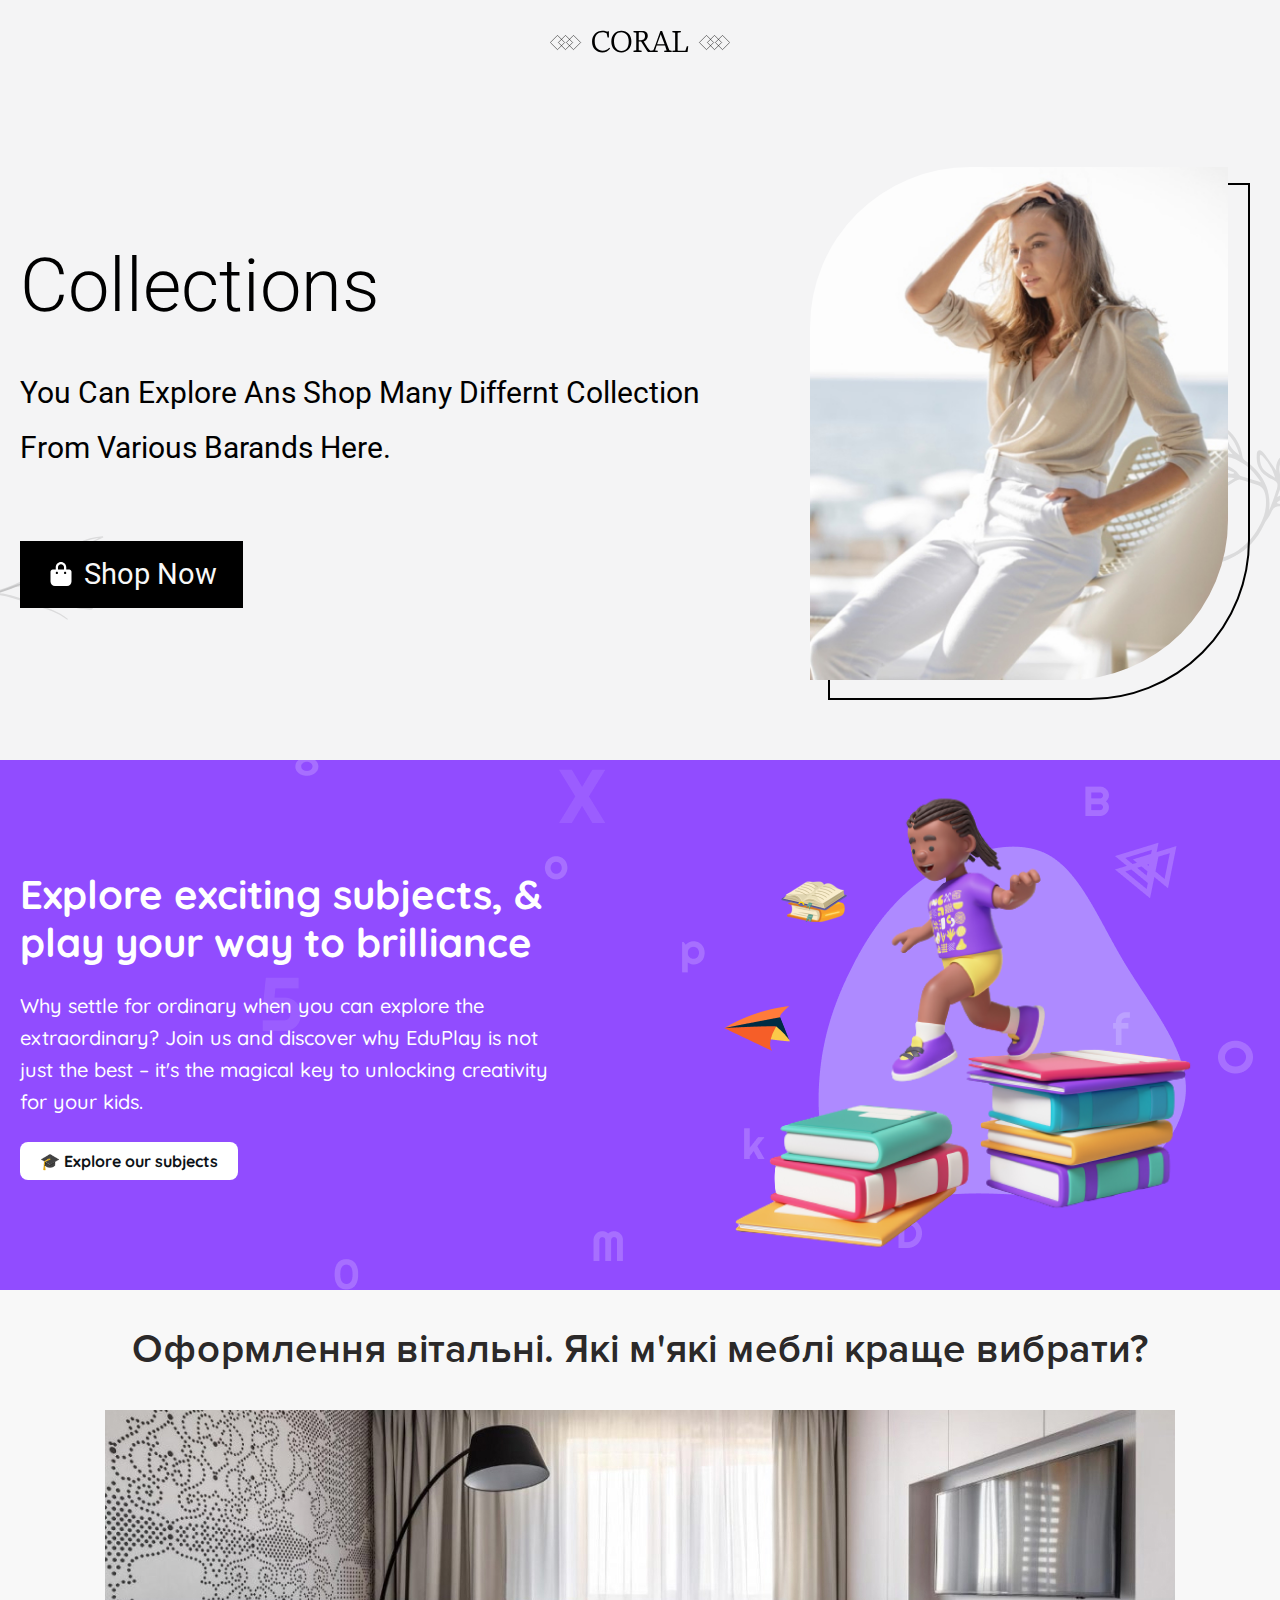
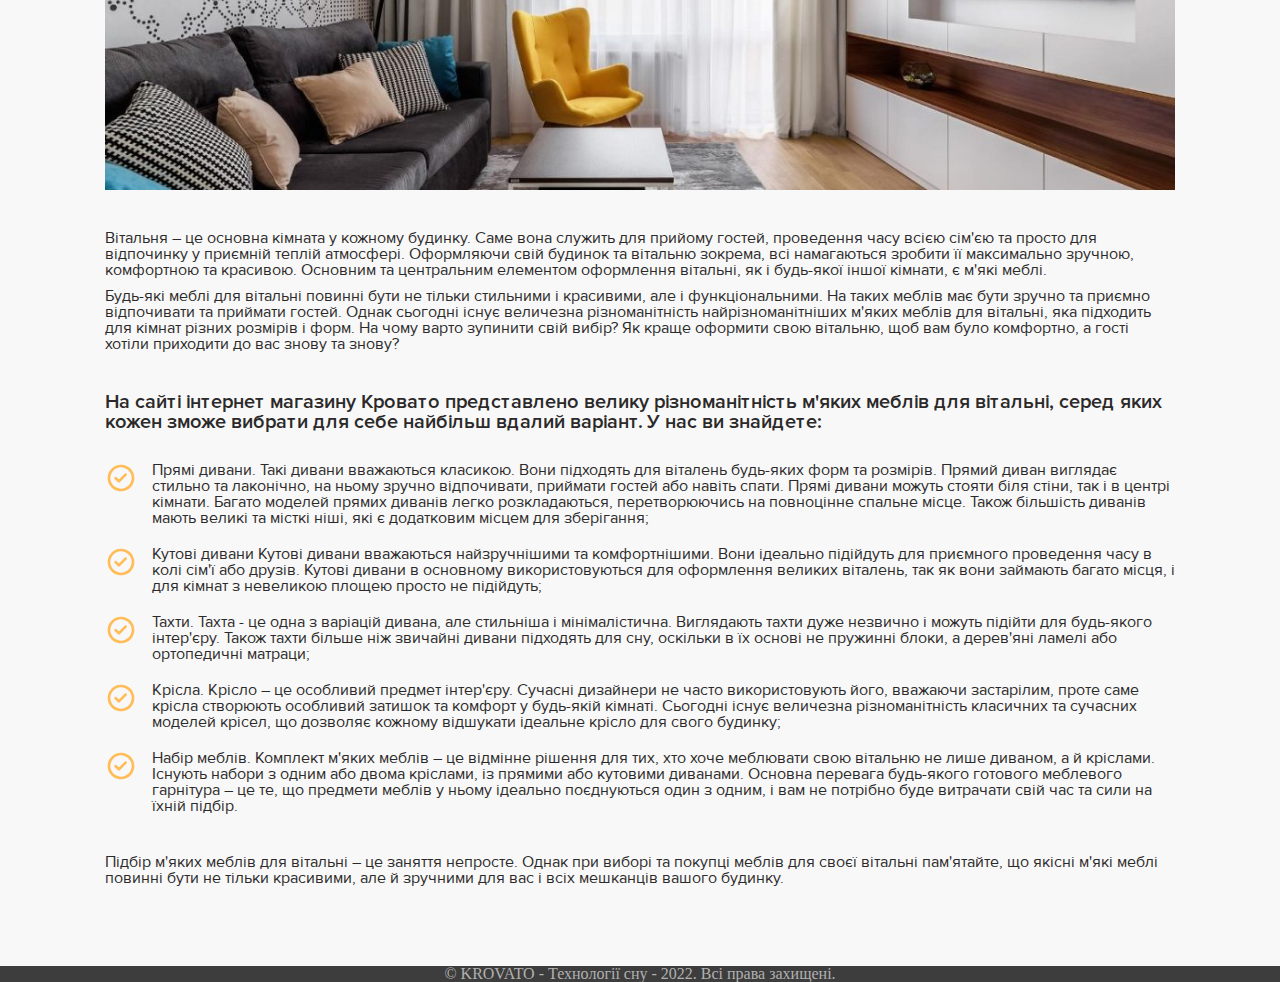
==== lesson_6/index.html @ ac7dfb03 "Add files via upload" ====
<!DOCTYPE html>
<html lang="uk">

<head>
	<meta charset="UTF-8">
	<meta name="viewport" content="width=device-width, initial-scale=1.0">
	<link rel="stylesheet" href="css/style.css">
	<title>Lesson_6 </title>
</head>



<body>
	<header>
		<div class="header">
			<div class="logo">
				<img src="img/logo_header.svg" alt="logo">
			</div>
		</div>
	</header>

	<main>
		<div class="home_work_1">
			<div class="container">
				<div class="container_text">
					<div class="title">
						<h1>
							Collections
						</h1>
					</div>
					<div class="title_1">
						<h2>
							you can explore ans shop many differnt collection
							from various barands here.
						</h2>
					</div>
					<div class="button">
						<div class="link">
							<a href="#"> shop now </a>
						</div>
					</div>
				</div>
				<div class="container_img">
					<div class="img_1">
						<img src="img/girl.jpg" alt="girl">
					</div>
				</div>
			</div>
		</div>
		</div>
		<div class="home_work_2">
			<div class="container">
				<div class="container_text">
					<div class="title_1">
						<h2>
							Explore exciting subjects, & play your way to brilliance
						</h2>
					</div>
					<div class="text">
						<p>
							Why settle for ordinary when you can explore the extraordinary? Join us and discover why EduPlay is not just the best – it's the magical key to unlocking
							creativity for your kids.
						</p>
					</div>
					<div class="button">
						<h3>
							🎓 Explore our subjects
						</h3>
					</div>
				</div>
				<div class="container_img">
					<div class="img">
						<img src="img/kid_on_books.png" alt="Kid on kid_on_books">
					</div>
				</div>
			</div>
		</div>
		<div class="home_work_3">
			<div class="container">
				<div class="description">
					<div class="title_3">
						<h1>
							Оформлення вітальні. Які м'які меблі краще вибрати?
						</h1>
					</div>
					<div class="img_3">
						<img src="img/img_1.jpg" alt="flat">
					</div>
					<div class="text_block_desc_1">
						<p>
							Вітальня – це основна кімната у кожному будинку. Саме вона служить для прийому гостей, проведення часу всією сім'єю та просто для відпочинку у приємній
							теплій
							атмосфері. Оформляючи свій будинок та вітальню зокрема, всі намагаються зробити її максимально зручною, комфортною та красивою. Основним та центральним
							елементом
							оформлення вітальні, як і будь-якої іншої кімнати, є м'які меблі.

						</p>
						<p>

							Будь-які меблі для вітальні повинні бути не тільки стильними і красивими, але і функціональними. На таких меблів має бути зручно та приємно відпочивати та
							приймати гостей. Однак сьогодні існує величезна різноманітність найрізноманітніших м'яких меблів для вітальні, яка підходить для кімнат різних розмірів і
							форм.
							На
							чому варто зупинити свій вибір? Як краще оформити свою вітальню, щоб вам було комфортно, а гості хотіли приходити до вас знову та знову?
						</p>
					</div>
				</div>
				<div class="assortment">
					<div class="title_3_1">
						<h2>
							На сайті інтернет магазину Кровато представлено велику різноманітність м'яких меблів для вітальні, серед яких кожен зможе вибрати для себе найбільш вдалий
							варіант. У нас ви знайдете:
						</h2>
					</div>
					<div class="list">
						<ul>
							<li>
								Прямі дивани. Такі дивани вважаються класикою. Вони підходять для віталень будь-яких форм та розмірів. Прямий диван виглядає стильно та лаконічно, на
								ньому зручно відпочивати, приймати гостей або навіть спати. Прямі дивани можуть стояти біля стіни, так і в центрі кімнати. Багато моделей прямих диванів
								легко розкладаються, перетворюючись на повноцінне спальне місце. Також більшість диванів мають великі та місткі ніші, які є додатковим місцем для
								зберігання;
							</li>
							<li>
								Кутові дивани Кутові дивани вважаються найзручнішими та комфортнішими. Вони ідеально підійдуть для приємного проведення часу в колі сім'ї або друзів.
								Кутові дивани в основному використовуються для оформлення великих віталень, так як вони займають багато місця, і для кімнат з невеликою площею просто не
								підійдуть;
							</li>
							<li>
								Тахти. Тахта - це одна з варіацій дивана, але стильніша і мінімалістична. Виглядають тахти дуже незвично і можуть підійти для будь-якого інтер'єру. Також
								тахти більше ніж звичайні дивани підходять для сну, оскільки в їх основі не пружинні блоки, а дерев'яні ламелі або ортопедичні матраци;
							</li>
							<li>
								Крісла. Крісло – це особливий предмет інтер'єру. Сучасні дизайнери не часто використовують його, вважаючи застарілим, проте саме крісла створюють
								особливий затишок та комфорт у будь-якій кімнаті. Сьогодні існує величезна різноманітність класичних та сучасних моделей крісел, що дозволяє кожному
								відшукати ідеальне крісло для свого будинку;
							</li>
							<li>
								Набір меблів. Комплект м'яких меблів – це відмінне рішення для тих, хто хоче меблювати свою вітальню не лише диваном, а й кріслами. Існують набори з
								одним або двома кріслами, із прямими або кутовими диванами. Основна перевага будь-якого готового меблевого гарнітура – це те, що предмети меблів у ньому
								ідеально поєднуються один з одним, і вам не потрібно буде витрачати свій час та сили на їхній підбір.
							</li>
						</ul>
					</div>
					<div class="text_block_desc_2">
						<p>
							Підбір м'яких меблів для вітальні – це заняття непросте. Однак при виборі та покупці меблів для своєї вітальні пам'ятайте, що якісні м'які меблі повинні
							бути не тільки красивими, але й зручними для вас і всіх мешканців вашого будинку.
						</p>
					</div>
				</div>
			</div>
		</div>

	</main>


	<footer class="footer">
		<div class="rules">
			<p>
				© KROVATO - Технології сну - 2022. Всі права захищені.
			</p>
		</div>
	</footer>
</body>

</html>
---- lesson_6/css/style.css ----
@import url("fonts.css");
@import url("reset.css");

.logo {
	background-color: rgba(30, 40, 50, 0.05);
	text-align: center;
	padding: 25px 0;
}

main {
	font-size: 16px;
	font-weight: 400;
}

.home_work_1 {
	font-family: "Roboto",sans-serif;
	text-transform: capitalize;
	padding: 81px 0 60px;
	background: url('../img/fon_1.svg') left 0 bottom 108px / 147px 123px no-repeat, url("../img/fon_2.svg") right 0 bottom 156px / 300px 324px no-repeat, rgba(30, 40, 50, 0.05);
}

.home_work_1 .container {
	max-width: 1320px;
	margin: 0 auto;
	padding: 0 20px;
	box-sizing: content-box;
}

.home_work_1 .container_text {
	display: inline-block;
	max-width: 686px;
	vertical-align: middle;
	margin-right: 98px;
}

.home_work_1 .container_img {
	padding-top: 18px;
	padding-left: 20px;
	display: inline-block;
	max-width: 442px;
	width: 100%;
	vertical-align: middle;
}


.home_work_1 .img_1 {
	background-color: transparent;
	aspect-ratio: 442/542;
	border: 2px solid #000000;
	border-radius: 160px 0 160px 0;
}

.home_work_1 .img_1 img {
	width: 100%;
	height: 100%;
	margin: -18px 0 0 -20px;
	border-radius: 160px 0 160px 0;
}

.home_work_1 .title {
	font-size: 74px;
	font-weight: 300;
	margin-bottom: 52px;
	line-height: 55px;
}

.home_work_1 .title_1 {
	font-size: 30px;
	font-weight: 400;
	line-height: 55px;
	margin-bottom: 66px;
}

.home_work_1 .button {
	color: #F8F8F8;
	font-size: 29px;
	font-weight: 400;
	display: inline-block;
	background-image: url(../img/shop.svg);
	background-position: 26px center;
	background-repeat: no-repeat;
	background-color: #000000;
	padding: 19px 26px 19px 64px;
}




.home_work_2 {
	font-family: "Quicksand", sans-serif;
	color: #FFFFFF;
	font-size: 20px;
	font-weight: 500;
	background: url('../img/alphabet_patterns.png') center / cover no-repeat, rgba(145, 76, 255, 1);
}

.home_work_2 .container {
	max-width: 1320px;
	margin: 0 auto;
	padding: 0 20px;
}

.home_work_2 .container_text {
	display: inline-block;
	vertical-align: middle;
	max-width: 547px;
	margin-right: 133px;
}

.home_work_2 .title_1 {
	font-size: 40px;
	font-weight: 700;
	margin-bottom: 24px;
	line-height: 48px;
}

.home_work_2 .text {
	margin-bottom: 24px;
	line-height: 32px;
}

.home_work_2 .button {
	color: #0D1216;
	font-size: 16px;
	font-weight: 700;
	background-color: #FFFFFF;
	border-radius: 8px;
	display: inline-block;
	padding: 11px 20px;
}

.home_work_2 .container_img {
	display: inline-block;
	vertical-align: middle;
	max-width: 600px;
}

.home_work_2 .img {
}

.home_work_2 img {
	aspect-ratio: 547/530;
	width: 100%;
	height: 100%;
}




.home_work_3 {
	background-color: #F8F8F8;
	color: #2B2929;
	padding: 40px 0;
	font-family: "Proxima Nova",sans-serif;
}

.home_work_3 .container {
	max-width: 1070px;
	margin: 0 auto;
	padding: 0 20px;
	box-sizing: content-box;
}

.home_work_3 .title_3 {
	text-align: center;
	font-size: 40px;
	font-weight: 600;
}

.home_work_3 .img_3 img {
	width: 100%;
}

.home_work_3 .text_block_desc_1>* {
	margin-bottom: 10px;
}

.home_work_3 .container>*,
.description>*,
.assortment>* {
	margin-bottom: 40px;
}

.home_work_3 .title_3_1 {
	margin-bottom: 30px;
	font-size: 20px;
	font-weight: 600;
}

.list li {
	margin-bottom: 20px;
	padding-left: 47px;
	background-image: url(../img/mark_2.svg);
	background-size: 32px;
	background-repeat: no-repeat;
	min-height: 32px;
}



.footer {
	color: #B1B1B1;
	text-align: center;
	background-color: #3D3D3D;
}
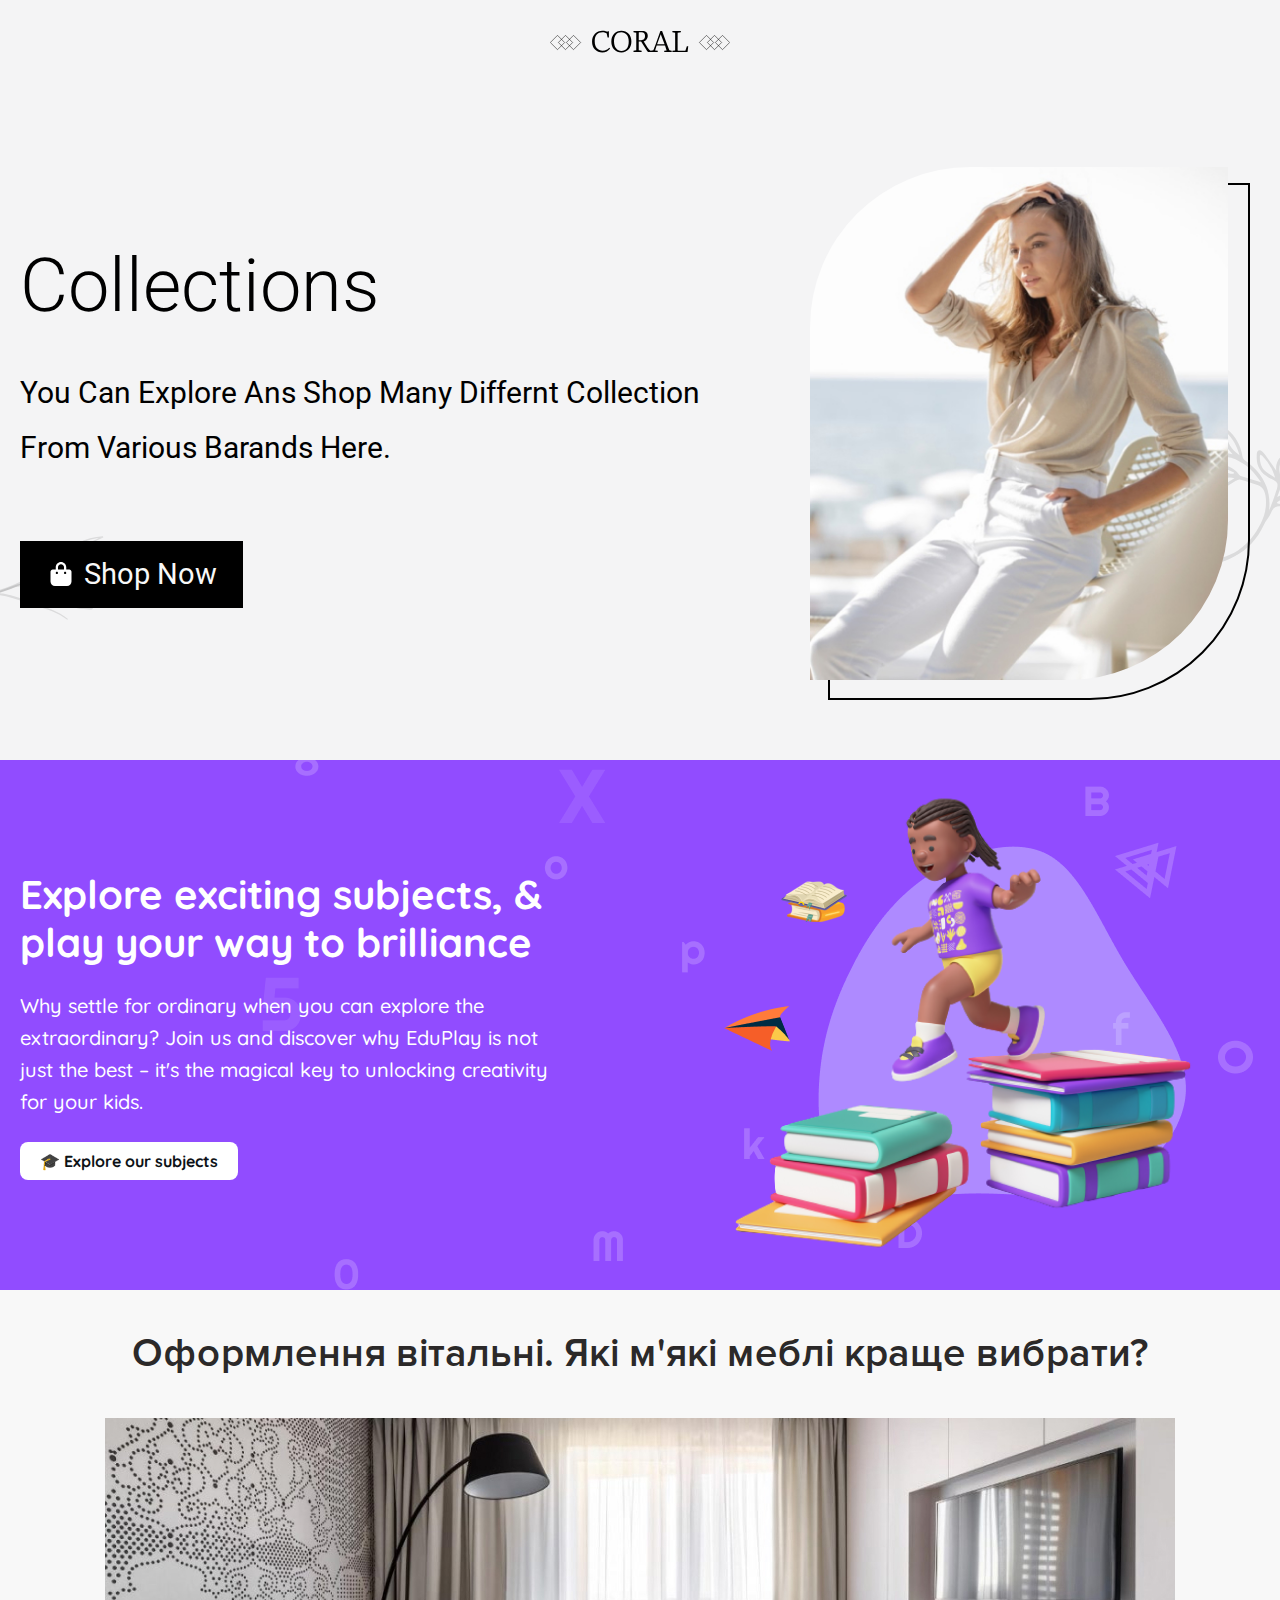
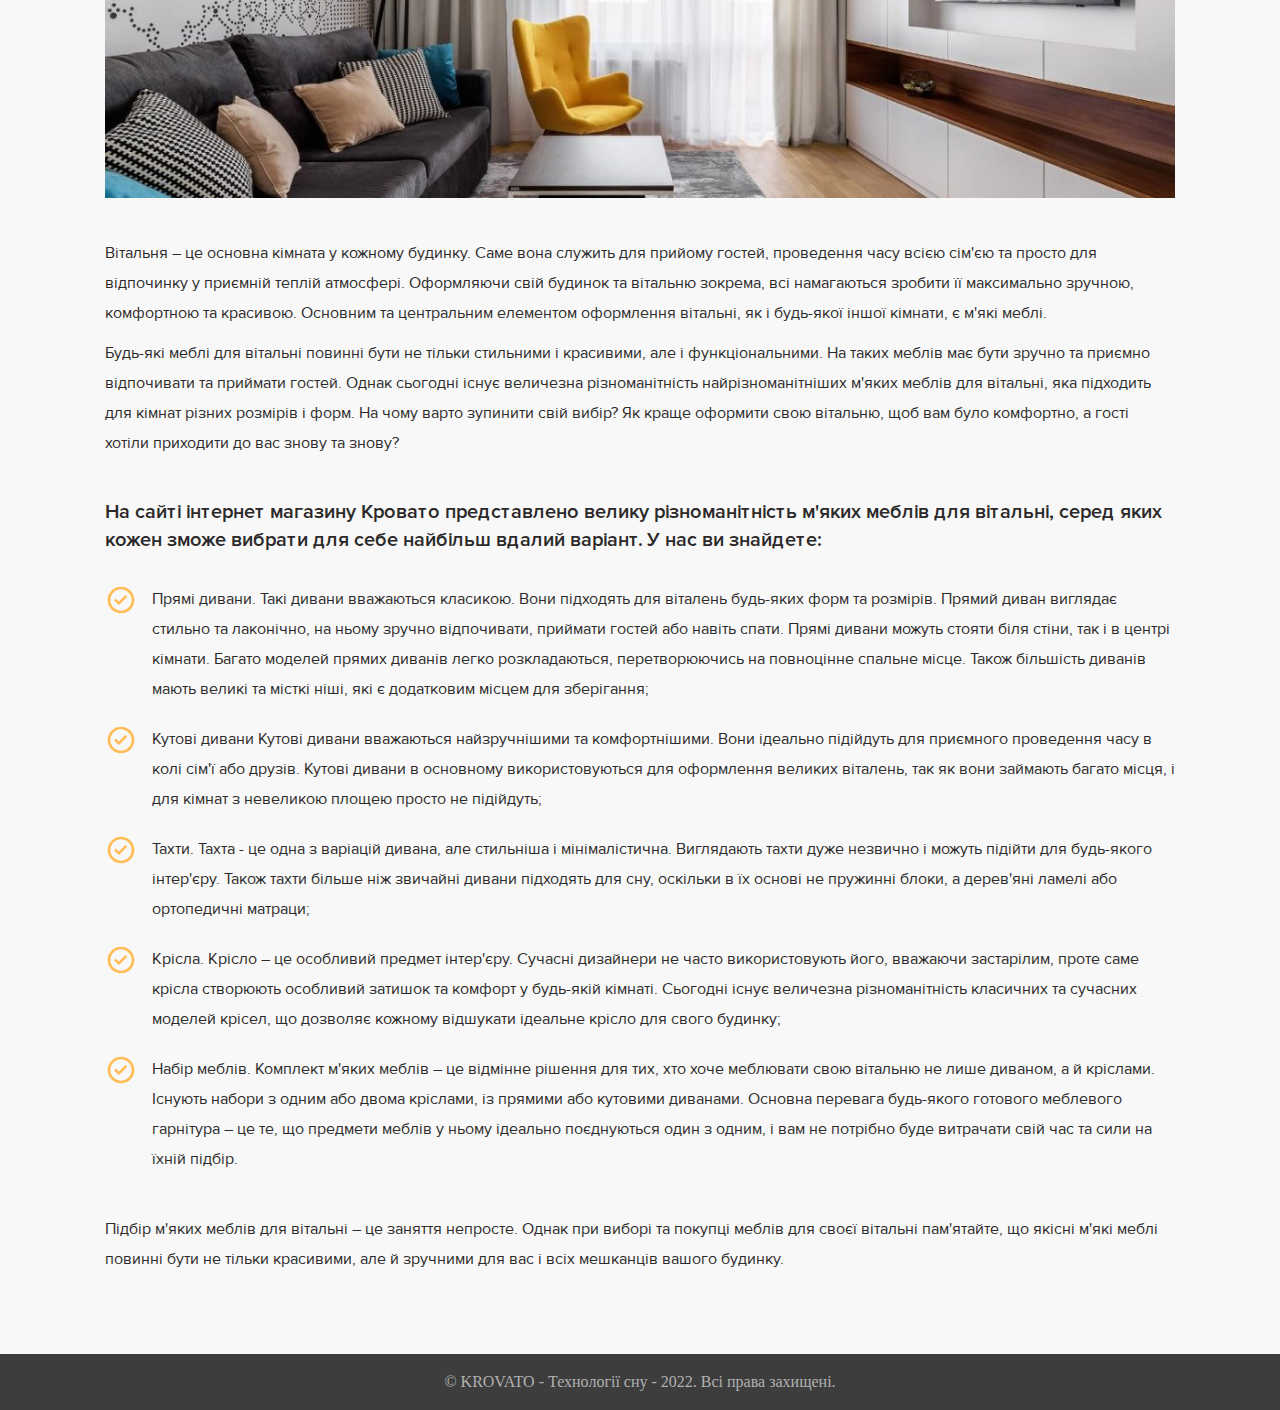
==== commit 47081bea: "Add files via upload" ====
--- a/lesson_6/index.html
+++ b/lesson_6/index.html
@@ -36,7 +36,7 @@
 					</div>
 					<div class="button">
 						<div class="link">
-							<a href="#"> shop now </a>
+							<a target="_blank" href="https://sex-shop-g.com.ua/ua/seks-igrushki/seks-mashiny/" class="link"> shop now </a>
 						</div>
 					</div>
 				</div>
@@ -63,9 +63,9 @@
 						</p>
 					</div>
 					<div class="button">
-						<h3>
-							🎓 Explore our subjects
-						</h3>
+						<div class="link">
+							<a target="_blank" href="https://sex-shop-g.com.ua/ua/seks-igrushki/seks-kukly/muzhskie-kukly/" class="link"> 🎓 Explore our subjects </a>
+						</div>
 					</div>
 				</div>
 				<div class="container_img">
--- a/lesson_6/css/style.css
+++ b/lesson_6/css/style.css
@@ -152,6 +152,7 @@
 	color: #2B2929;
 	padding: 40px 0;
 	font-family: "Proxima Nova",sans-serif;
+	line-height: 30px;
 }
 
 .home_work_3 .container {
@@ -165,6 +166,7 @@
 	text-align: center;
 	font-size: 40px;
 	font-weight: 600;
+	line-height: 48px;
 }
 
 .home_work_3 .img_3 img {
@@ -185,6 +187,7 @@
 	margin-bottom: 30px;
 	font-size: 20px;
 	font-weight: 600;
+	line-height: 28px;
 }
 
 .list li {
@@ -202,4 +205,5 @@
 	color: #B1B1B1;
 	text-align: center;
 	background-color: #3D3D3D;
+	padding: 20px 0;
 }